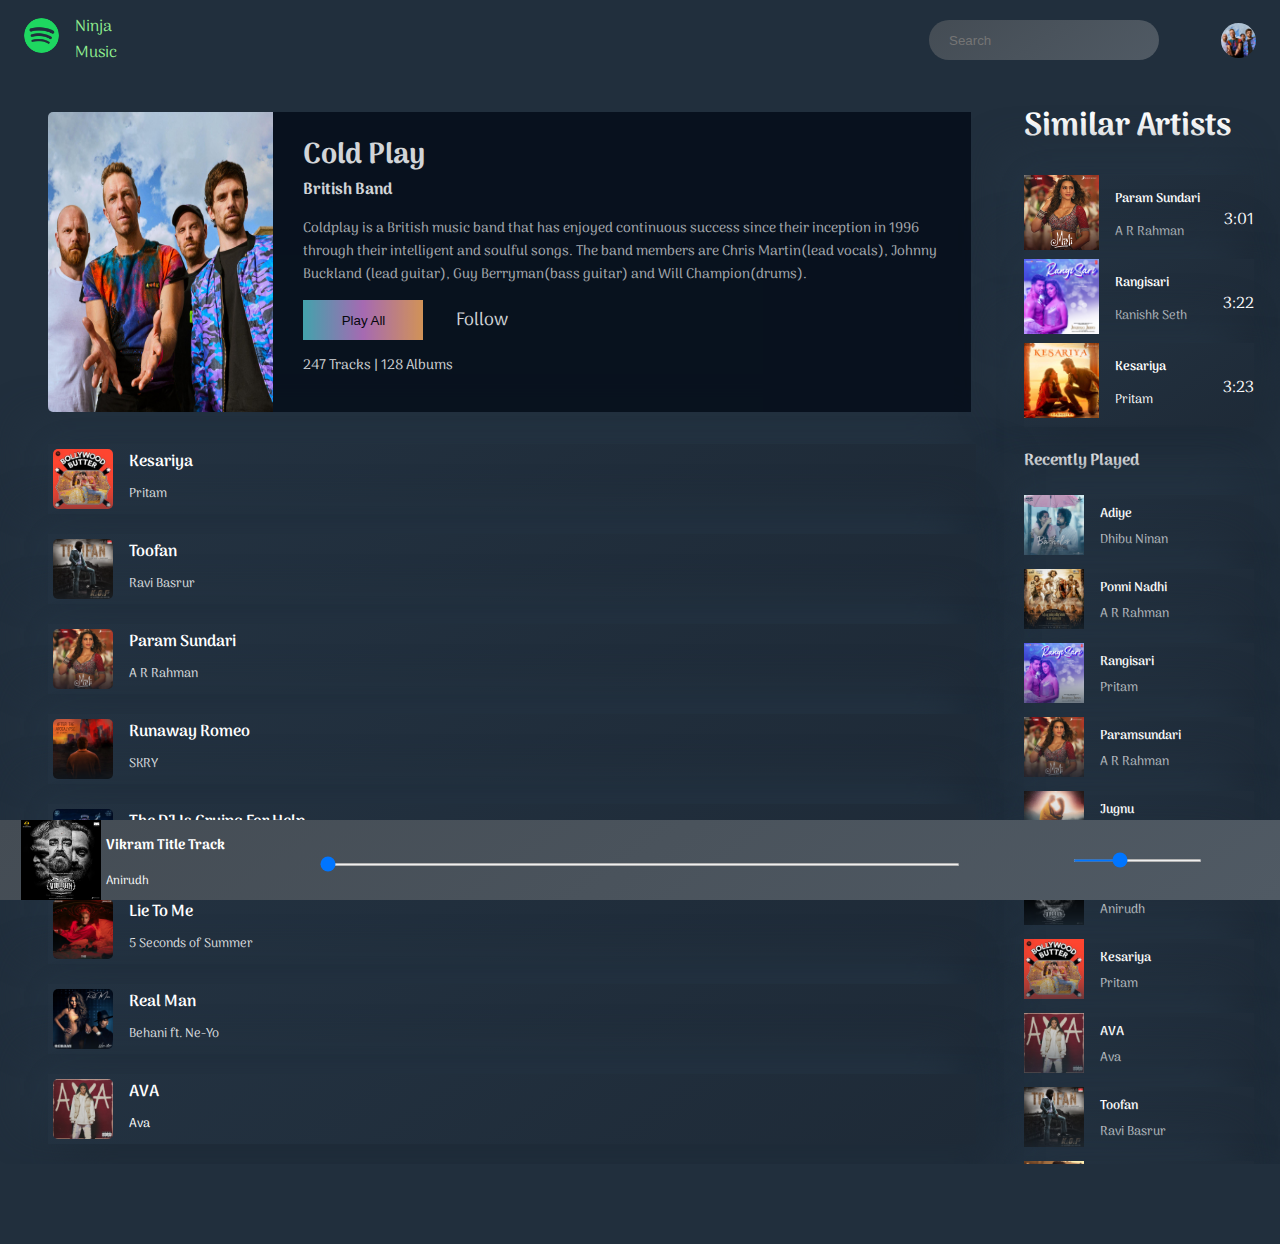
==== playlist.html @ 40106030 "init commit" ====
<!DOCTYPE html>
<html lang="en">

<head>
  <meta charset="UTF-8" />
  <meta http-equiv="X-UA-Compatible" content="IE=edge" />
  <meta name="viewport" content="width=device-width, initial-scale=1.0" />
  <link rel="stylesheet" href="https://use.fontawesome.com/releases/v5.5.0/css/all.css"
    integrity="sha384-B4dIYHKNBt8Bc12p+WXckhzcICo0wtJAoU8YZTY5qE0Id1GSseTk6S+L3BlXeVIU" crossorigin="anonymous" />
  <link rel="preconnect" href="https://fonts.googleapis.com" />
  <link rel="preconnect" href="https://fonts.gstatic.com" crossorigin />
  <link href="https://fonts.googleapis.com/css2?family=Arima+Madurai:wght@100;200;400&display=swap" rel="stylesheet" />
  <link rel="stylesheet" type="text/css" href="css/playlist.css" />
  <script src="css/script.js"></script>
  <title>Playlist</title>
</head>

<body>
  <!-- Beginning of header section -->
  <header>
    <!-- Beginning of the navigation bar section -->
    <nav class="navbar">
      <!-- Left side navbar div -->
      <div class="navbar__left">
        <!-- navbar logo section -->
        <a href="/"><img class="navbar__logo" src="/assets/Spotify_logo_without_text.svg.webp" /></a>
        <div class="navbar-heading">
          Ninja <br />
          Music
        </div>
      </div>
      <!-- Right side navbar div -->
      <div class="navbar__right">
        <div class="navbar__search">
          <input class="navbar__search-bar" type="text" placeholder="Search" />
          <i class="fas fa-search"></i>
        </div>
        <i class="fas fa-bell"></i>
        <img class="navbar__profile" src="/assets/ab6761610000e5eb989ed05e1f0570cc4726c2d3.jpeg" />
      </div>
    </nav>
    <!-- End of navbar section -->
  </header>
  <!-- End of the navigation bar section -->
  <!-- Beginning of main section -->
  <main class="main">
    <!-- Beginning of left container section -->
    <section class="left-container">
      <!-- Beginning of Banner section -->
      <div class="wrapper">
        <div class="slider">
          <div class="slider-image">
            <img src="/assets/ab6761610000e5eb989ed05e1f0570cc4726c2d3.jpeg" alt="" />
          </div>
          <div class="slide-content">
            <h1 class="movie-title">Cold Play</h1>
            <h4 class="movie-type">British Band</h4>
            <p class="movie-des">
              Coldplay is a British music band that has enjoyed continuous
              success since their inception in 1996 through their intelligent
              and soulful songs. The band members are Chris Martin(lead
              vocals), Johnny Buckland (lead guitar), Guy Berryman(bass
              guitar) and Will Champion(drums).
            </p>
            <div>
              <button class="button">Play All</button>
              <span style="font-size: 18px"> Follow </span>
            </div>
            <p class="movie-list">247 Tracks | 128 Albums</p>
          </div>
        </div>
      </div>
      <!-- End of Banner section -->
      <!-- Beginning of Similar artist small screen section -->
      <div class="similar-artists-mob">
        <div class="similar-artists-list-mob">
          <!-- queue item 1 -->
          <div class="playlist-music-card-mob">
            <div class="music-card__image">
              <img src="/assets/paramsundari.jpeg" alt="" />
              <i class="fas fa-play-circle music-card__icon" onclick="playMusic(0)"></i>
              <i class="fas fa-pause-circle music-card__icon" onclick="pauseMusic(0)"></i>
            </div>
            <div class="music-card-details">
              <p class="music-card-details__title">Param Sundari</p>
              <p class="music-card-details__artist">A R Rahman</p>
            </div>
            <div class="music-card-options">
              <i class="fas fa-ellipsis-h"></i>
              <p>3:01</p>
            </div>
          </div>
          <!-- queue item 2 -->
          <div class="playlist-music-card-mob">
            <div class="music-card__image">
              <img src="/assets/Rangisari.jpeg" alt="" />
              <i class="fas fa-play-circle music-card__icon" onclick="playMusic(1)"></i>
              <i class="fas fa-pause-circle music-card__icon" onclick="pauseMusic(1)"></i>
            </div>
            <div class="music-card-details">
              <p class="music-card-details__title">Rangisari</p>
              <p class="music-card-details__artist">Kanishk Seth</p>
            </div>
            <div class="music-card-options">
              <i class="fas fa-ellipsis-h"></i>
              <p>3:22</p>
            </div>
          </div>
          <!-- queue item 3 -->
          <div class="playlist-music-card-mob">
            <div class="music-card__image">
              <img src="/assets/ab67616d0000b273c08202c50371e234d20caf62.jpeg" alt="" />
              <i class="fas fa-play-circle music-card__icon" onclick="playMusic(2)"></i>
              <i class="fas fa-pause-circle music-card__icon" onclick="pauseMusic(2)"></i>
            </div>
            <div class="music-card-details">
              <p class="music-card-details__title">Kesariya</p>
              <p class="music-card-details__artist">Pritam</p>
            </div>
            <div class="music-card-options">
              <i class="fas fa-ellipsis-h"></i>
              <p>3:23</p>
            </div>
          </div>
        </div>
      </div>
      <!-- End of Similar artist small screen section -->
      <!-- Beginning playlist section -->
      <div class="playlist">
        <!-- Playlist Item 1 -->
        <div class="playlist-item">
          <div class="playlist-image">
            <img src="/assets/ab67706f00000002fbeeccdab429f7c9632d7bcf.jpeg" alt="" />
          </div>
          <div class="playlist-desc">
            <p class="playlist-title">Kesariya</p>
            <p class="playlist-artist">Pritam</p>
          </div>
          <div class="playlist-icon">
            <i class="fas fa-heart"></i>
            <i class="fas fa-plus"></i>
          </div>
        </div>
        <!-- Playlist Item 2 -->
        <div class="playlist-item">
          <div class="playlist-image">
            <img src="/assets/toofan.jpeg" alt="" />
          </div>
          <div class="playlist-desc">
            <p class="playlist-title">Toofan</p>
            <p class="playlist-artist">Ravi Basrur</p>
          </div>
          <div class="playlist-icon">
            <i class="fas fa-heart"></i>
            <i class="fas fa-plus"></i>
          </div>
        </div>
        <!-- Playlist Item 3 -->
        <div class="playlist-item">
          <div class="playlist-image">
            <img src="/assets/paramsundari.jpeg" alt="" />
          </div>
          <div class="playlist-desc">
            <p class="playlist-title">Param Sundari</p>
            <p class="playlist-artist">A R Rahman</p>
          </div>
          <div class="playlist-icon">
            <i class="fas fa-heart"></i>
            <i class="fas fa-plus"></i>
          </div>
        </div>
        <!-- Playlist Item 4 -->
        <div class="playlist-item">
          <div class="playlist-image">
            <img src="/assets/run away romeo.jpeg" alt="" />
          </div>
          <div class="playlist-desc">
            <p class="playlist-title">Runaway Romeo</p>
            <p class="playlist-artist">SKRY</p>
          </div>
          <div class="playlist-icon">
            <i class="fas fa-heart"></i>
            <i class="fas fa-plus"></i>
          </div>
        </div>
        <!-- Playlist Item 5 -->
        <div class="playlist-item">
          <div class="playlist-image">
            <img src="/assets/The Dj is crying for help.jpeg" alt="" />
          </div>
          <div class="playlist-desc">
            <p class="playlist-title">The DJ Is Crying For Help</p>
            <p class="playlist-artist">AJR</p>
          </div>
          <div class="playlist-icon">
            <i class="fas fa-heart"></i>
            <i class="fas fa-plus"></i>
          </div>
        </div>
        <!-- Playlist Item 6 -->
        <div class="playlist-item">
          <div class="playlist-image">
            <img src="/assets/lie to me.jpeg" alt="" />
          </div>
          <div class="playlist-desc">
            <p class="playlist-title">Lie To Me</p>
            <p class="playlist-artist">5 Seconds of Summer</p>
          </div>
          <div class="playlist-icon">
            <i class="fas fa-heart"></i>
            <i class="fas fa-plus"></i>
          </div>
        </div>
        <!-- Playlist Item 7 -->
        <div class="playlist-item">
          <div class="playlist-image">
            <img src="/assets/real man.jpeg" alt="" />
          </div>
          <div class="playlist-desc">
            <p class="playlist-title">Real Man</p>
            <p class="playlist-artist">Behani ft. Ne-Yo</p>
          </div>
          <div class="playlist-icon">
            <i class="fas fa-heart"></i>
            <i class="fas fa-plus"></i>
          </div>
        </div>
        <!-- Playlist Item 8 -->
        <div class="playlist-item">
          <div class="playlist-image">
            <img src="/assets/Ava.jpeg" alt="" />
          </div>
          <div class="playlist-desc">
            <p class="playlist-title">AVA</p>
            <p class="playlist-artist">Ava</p>
          </div>
          <div class="playlist-icon">
            <i class="fas fa-heart"></i>
            <i class="fas fa-plus"></i>
          </div>
        </div>
      </div>
      <!-- End of Playlist section -->
    </section>
    <!-- End of left container section -->
    <!-- Beginning of right container -->
    <aside class="right-container">
      <div class="similar-artists">
        <h1>Similar Artists</h1>
        <!-- Beginning of queue div -->
        <div class="similar-artists-list">
          <!-- queue item 1 -->
          <div class="playlist-music-card">
            <div class="music-card__image">
              <img src="/assets/paramsundari.jpeg" alt="" />
              <i class="fas fa-play-circle music-card__icon" onclick="playMusic(3)"></i>
              <i class="fas fa-pause-circle music-card__icon" onclick="pauseMusic(3)"></i>
            </div>
            <div class="music-card-details">
              <p class="music-card-details__title">Param Sundari</p>
              <p class="music-card-details__artist">A R Rahman</p>
            </div>
            <div class="music-card-options">
              <i class="fas fa-ellipsis-h"></i>
              <p>3:01</p>
            </div>
          </div>
          <!-- queue item 2 -->
          <div class="playlist-music-card">
            <div class="music-card__image">
              <img src="/assets/Rangisari.jpeg" alt="" />
              <i class="fas fa-play-circle music-card__icon" onclick="playMusic(4)"></i>
              <i class="fas fa-pause-circle music-card__icon" onclick="pauseMusic(4)"></i>
            </div>
            <div class="music-card-details">
              <p class="music-card-details__title">Rangisari</p>
              <p class="music-card-details__artist">Kanishk Seth</p>
            </div>
            <div class="music-card-options">
              <i class="fas fa-ellipsis-h"></i>
              <p>3:22</p>
            </div>
          </div>
          <!-- queue item 3 -->
          <div class="playlist-music-card">
            <div class="music-card__image">
              <img src="/assets/ab67616d0000b273c08202c50371e234d20caf62.jpeg" alt="" />
              <i class="fas fa-play-circle music-card__icon" onclick="playMusic(5)"></i>
              <i class="fas fa-pause-circle music-card__icon" onclick="pauseMusic(5)"></i>
            </div>
            <div class="music-card-details">
              <p class="music-card-details__title">Kesariya</p>
              <p class="music-card-details__artist">Pritam</p>
            </div>
            <div class="music-card-options">
              <i class="fas fa-ellipsis-h"></i>
              <p>3:23</p>
            </div>
          </div>
        </div>
      </div>
      <div class="recently-played">
        <div class="right-container__heading">
          <h4>Recently Played</h4>
        </div>

        <!-- Beginning of queue div -->
        <div class="queue">
          <!-- queue item 1 -->
          <div class="queue__item">
            <div class="queue__item__image">
              <img src="/assets/Adiye.jpeg" alt="" />
            </div>
            <div class="queue__item__description">
              <p class="queue__item__description_title">Adiye</p>
              <p class="queue__item__description_artist">Dhibu Ninan</p>
            </div>
            <div class="queue__item__icon">
              <i class="fas fa-heart"></i>
            </div>
          </div>
          <!-- queue item 2 -->
          <div class="queue__item">
            <div class="queue__item__image">
              <img src="/assets/ponninadhi.jpeg" alt="" />
            </div>
            <div class="queue__item__description">
              <p class="queue__item__description_title">Ponni Nadhi</p>
              <p class="queue__item__description_artist">A R Rahman</p>
            </div>
            <div class="queue__item__icon">
              <i class="fas fa-heart"></i>
            </div>
          </div>
          <!-- queue item 3 -->
          <div class="queue__item">
            <div class="queue__item__image">
              <img src="/assets/Rangisari.jpeg" alt="" />
            </div>
            <div class="queue__item__description">
              <p class="queue__item__description_title">Rangisari</p>
              <p class="queue__item__description_artist">Pritam</p>
            </div>
            <div class="queue__item__icon">
              <i class="fas fa-heart"></i>
            </div>
          </div>
          <!-- queue item 4 -->
          <div class="queue__item">
            <div class="queue__item__image">
              <img src="/assets/paramsundari.jpeg" alt="" />
            </div>
            <div class="queue__item__description">
              <p class="queue__item__description_title">Paramsundari</p>
              <p class="queue__item__description_artist">A R Rahman</p>
            </div>
            <div class="queue__item__icon">
              <i class="fas fa-heart"></i>
            </div>
          </div>
          <!-- queue item 5 -->
          <div class="queue__item">
            <div class="queue__item__image">
              <img src="/assets/jugnu.jpeg" alt="" />
            </div>
            <div class="queue__item__description">
              <p class="queue__item__description_title">Jugnu</p>
              <p class="queue__item__description_artist">BadShah</p>
            </div>
            <div class="queue__item__icon">
              <i class="fas fa-heart"></i>
            </div>
          </div>
          <!-- queue item 6 -->
          <div class="queue__item">
            <div class="queue__item__image">
              <img src="/assets/ab67616d00001e0239fe640ab73db368eeac0f90.jpeg" alt="" />
            </div>
            <div class="queue__item__description">
              <p class="queue__item__description_title">Vikram</p>
              <p class="queue__item__description_artist">Anirudh</p>
            </div>
            <div class="queue__item__icon">
              <i class="fas fa-heart"></i>
            </div>
          </div>
          <!-- queue item 7 -->
          <div class="queue__item">
            <div class="queue__item__image">
              <img src="/assets/ab67706f00000002fbeeccdab429f7c9632d7bcf.jpeg" alt="" />
            </div>
            <div class="queue__item__description">
              <p class="queue__item__description_title">Kesariya</p>
              <p class="queue__item__description_artist">Pritam</p>
            </div>
            <div class="queue__item__icon">
              <i class="fas fa-heart"></i>
            </div>
          </div>
          <!-- queue item 8 -->
          <div class="queue__item">
            <div class="queue__item__image">
              <img src="/assets/Ava.jpeg" alt="" />
            </div>
            <div class="queue__item__description">
              <p class="queue__item__description_title">AVA</p>
              <p class="queue__item__description_artist">Ava</p>
            </div>
            <div class="queue__item__icon">
              <i class="fas fa-heart"></i>
            </div>
          </div>
          <!-- queue item 9 -->
          <div class="queue__item">
            <div class="queue__item__image">
              <img src="/assets/toofan.jpeg" alt="" />
            </div>
            <div class="queue__item__description">
              <p class="queue__item__description_title">Toofan</p>
              <p class="queue__item__description_artist">Ravi Basrur</p>
            </div>
            <div class="queue__item__icon">
              <i class="fas fa-heart"></i>
            </div>
          </div>
          <!-- queue item 10 -->
          <div class="queue__item">
            <div class="queue__item__image">
              <img src="/assets/ab67616d00001e02ce6a79d9bd62a43cdba025f6.jpeg" alt="" />
            </div>
            <div class="queue__item__description">
              <p class="queue__item__description_title">Vaathi Coming</p>
              <p class="queue__item__description_artist">Anirudh</p>
            </div>
            <div class="queue__item__icon">
              <i class="fa fa-heart"></i>
            </div>
          </div>
        </div>
        <!-- End of queue div -->
      </div>
    </aside>
    <!-- End of right container -->
  </main>
  <!-- End of main section -->
  <!-- Beginning of footer section -->
  <footer>
    <div id="footer">
      <!-- Beginning of footer left section -->
      <div class="footer__left">
        <div class="footer__left__image"></div>
        <div class="footer__left__details">
          <p class="footer__left__details__title">Vikram Title Track</p>
          <p class="footer__left__details__artist">Anirudh</p>
        </div>
      </div>
      <!-- End of footer left side -->
      <!-- Beginning of footer middle section -->
      <div class="footer__middle">
        <div id="footer__middle__buttons">
          <i class="fas fa-random"></i>
          <i class="fas fa-backward"></i>
          <i class="fas fa-play-circle" id="footer-play-icon" onclick="playMusic()"></i>
          <i class="fas fa-pause-circle" id="footer-pause-icon" onclick="pauseMusic()"></i>
          <i class="fas fa-forward"></i>
          <i class="fas fa-undo-alt"></i>
        </div>
        <input id="progress-bar-slider" type="range" min="0" max="100" value="0" />
        <!-- </div> -->
      </div>
      <!-- End of footer middle section -->
      <!-- Beginning of footer right section -->
      <div class="footer__right">
        <div class="volume">
          <i class="fas fa-volume-up"></i>
          <input id="progress-bar-volume" type="range" min="1" max="100" value="35" />
        </div>
      </div>
      <!-- End of footer right section -->
    </div>
    <audio id="myAudio">
      <source src="/audio/VIKRAM Title Track.mp3" type="audio/mpeg" />
      Your browser does not support the audio element.
    </audio>
  </footer>
  <!-- End of footer section -->
</body>

</html>
---- css/playlist.css ----
html {
  scroll-behavior: smooth;
}

:root {
  --bg_color1: #212f3d;
  --bg_color2: linear-gradient(145deg, #233241, #1e2a37);
}

body {
  margin: 0;
  background-color: var(--bg_color1);
  height: auto;
  font-family: 'Arima Madurai', cursive;
}

/************************** Banner Section **************************/
nav {
  color: #ffff;
}

.navbar__logo {
  width: 35px;
  height: 35px;
  border-radius: 50%;
  margin-left: 1.5rem;
}

.navbar__profile {
  width: 35px;
  height: 35px;
  border-radius: 50%;
  margin-left: 2rem;
  margin-right: 1.5rem;
}

.navbar {
  width: 100%;
  height: 80px;
  display: flex;
  justify-content: space-between;
  align-items: center;
  position: sticky;
}

.navbar__left {
  display: flex;
  align-items: center;
  justify-content: space-around;
  left: 0;
}

.navbar__left img {
  margin-right: 1rem;
}

.navbar-heading {
  display: flex;
  align-items: center;
  justify-content: center;
  color: lightgreen;
}

.navbar__right {
  display: flex;
  align-items: center;
  right: 0;
}

.navbar__right input {
  margin-right: 3rem;
}

.navbar__search {
  height: 20px;
  display: flex;
  align-items: center;
  padding: 10px;
  margin-right: 30px;
  background: linear-gradient(145deg, #444c54, #505a64);
  box-shadow: 5px 5px -5px #4a535c, 5px 5px 0px #4c555e;
  border-radius: 47px;
}

.navbar__search-bar {
  width: 150px;
  color: #ffff;
  padding-left: 10px;
  background: none;
  border: none;
  outline: none;
}

.fa-search {
  cursor: pointer;
}

/************************** Main Section **************************/
.main {
  display: flex;
  overflow-y: scroll;
  margin-bottom: 80px;
}

.main::-webkit-scrollbar {
  display: none;
}

/************************** Left Container **************************/
.left-container {
  position: relative;
  width: 80%;
}

.left-container::-webkit-scrollbar {
  display: none;
}

/************************** Right Container **************************/
.right-container {
  width: 20%;
  height: 80vh;
  color: white;
  right: 0;
}

/************************** Banner Section **************************/
.wrapper {
  display: flex;
  height: 300px;
  margin: 2rem 3rem;
  color: #ffff;
  font-size: 14px;

}

.slider {
  display: flex;
  position: relative;
  border-radius: 5px;
  width: 100%;
  height: 100%;
  left: 0;
  transition: 1s;
  overflow: hidden;
}

.slider-image img {
  width: 100%;
  height: 100%;
}

.slide-content {
  width: 100%;
  height: 100%;
  background: #030b17;
  opacity: 0.8;
  color: #fff;
  margin-right: 5px;
}

.movie-title {
  padding-left: 30px;
  font-size: 1.8rem;
  text-transform: capitalize;
  color: #fff;
  margin-top: 20px;
}

.movie-type {
  font-size: 1rem;
  padding-left: 30px;
  margin-top: -1.33rem;
  margin-bottom: 2px;
}

.movie-des {
  padding-left: 30px;
  text-justify: auto;
  opacity: 0.8;
}

.button {
  height: 40px;
  width: 120px;
  outline: none;
  border: none;
  background: #FEAC5E;
  cursor: pointer;
  /* fallback for old browsers */
  background: -webkit-linear-gradient(to right, #4BC0C8, #C779D0, #FEAC5E);
  /* Chrome 10-25, Safari 5.1-6 */
  background: linear-gradient(to right, #4BC0C8, #C779D0, #FEAC5E);
  /* W3C, IE 10+/ Edge, Firefox 16+, Chrome 26+, Opera 12+, Safari 7+ */
  margin-left: 30px;
  margin-right: 30px;
}

.movie-list {
  margin-left: 30px;
}

/************************** Similar Artists Section **************************/
.similar-artists-list {
  display: flex;
  flex-direction: column;
}

.playlist-music-card {
  display: flex;
  flex-wrap: wrap;
  justify-content: space-between;
  width: 90%;
  color: #ffff;
  border-radius: 0px;
  background: var(--bg_color2);
  box-shadow: 21px 21px 40px #1e2b38, -21px -21px 40px #243342;
}

.music-card__image {
  position: relative;
}

.music-card__image img {
  cursor: pointer;
  width: 75px;
  height: 75px;
}

.music-card-details {
  flex: 1;
  margin-left: 1rem;
}

.music-card-details__title {
  font-size: 0.8rem;
  font-weight: 600;
}

.music-card-details__artist {
  font-size: 0.8rem;
}

.music-card__image {
  position: relative;
}

.music-card__image img {
  cursor: pointer;
  width: 75px;
  height: 75px;
}

.music-card__image img:hover {
  opacity: 0.5;
  z-index: 1;
}

.music-card__icon {
  display: block;
  font-size: 1.5rem;
  position: absolute;
  left: 35%;
  top: 30%;
  cursor: pointer;
}

.music-card__image img:hover+.music-card__icon {
  display: block;
}

.music-card__icon:hover {
  display: block;
}

.music-card-options {
  position: relative;
  display: flex;
  flex-direction: column;
}

.music-card-options p {
  margin-top: 2rem;
}

.fa-ellipsis-h {
  cursor: pointer;
  position: absolute;
  top: 0;
  right: 1px;
}

/************************** Similar Artists Mobile Container **************************/

.similar-artists-mob {
  display: none;
  margin: 3rem 1.5rem;
  overflow-x: scroll;
}

.similar-artists-list-mob {
  display: flex;
  justify-content: space-between;
}

.playlist-music-card-mob {
  display: flex;
  justify-content: space-between;
  margin: 0.5rem 1rem;
  width: 260px;
  color: #ffff;
  padding: 10px;
  background: #203A43;
}


.queue {
  display: flex;
  flex-direction: column;
}

.queue::-webkit-scrollbar {
  display: none;
}

/************************** Queue Section **************************/
.queue__item {
  display: flex;
  justify-content: space-between;
  border-radius: 0px;
  margin-bottom: 5px;
  background: var(--bg_color2);
  box-shadow: 21px 21px 40px #1e2b38, -21px -21px 40px #243342;
  width: 90%;
}

.queue__item__image img {
  width: 60px;
  height: 60px;
}

.queue__item__description {
  flex: 1;
  margin-left: 1rem;
}

.queue__item__description_title {
  font-size: 0.8rem;
  font-weight: 600;
  margin-top: 0.5rem;
}

.queue__item__description_artist {
  font-size: 0.8rem;
  margin-top: -0.5rem;
}

.queue__item__icon {
  display: flex;
  align-items: center;
  font-size: 0.8rem;
  margin-right: 1rem;
  cursor: pointer;
}

.queue__item__icon:hover {
  color: red;
}

/************************** Playlist Section **************************/
.playlist {
  display: flex;
  flex-direction: column;
  margin-left: 3rem;
  margin-right: 3rem;
  color: #ffff;
}


.playlist-item {
  height: 70px;
  display: flex;
  justify-content: space-between;
  align-items: center;
  border-radius: 0px;
  margin-bottom: 20px;
  background: var(--bg_color2);
  box-shadow: 21px 21px 40px #1e2b38, -21px -21px 40px #243342;
}

.playlist-image {
  width: 60px;
  height: 60px;
  margin-left: 5px;
}

.playlist-image img {
  width: 60px;
  height: 60px;
  border-radius: 5px;
}

.playlist-desc {
  flex: 1;
  margin-left: 1rem;
}

.playlist-title {
  font-size: 1rem;
  font-weight: 600;
  margin-top: 0.5rem;
}

.playlist-artist {
  font-size: 0.8rem;
  margin-top: -0.5rem;
}

.playlist-icon {
  width: 10rem;
  display: flex;
  align-items: center;
  justify-content: space-around;
  font-size: 0.8rem;
}

.playlist-icon i {
  color: #ffff;
}

/************************** Footer Section **************************/
#footer {
  display: flex;
  height: 80px;
  width: 100%;
  border-radius: 0px;
  background: linear-gradient(145deg, #444c54, #505a64);
  box-shadow: 5px 5px -5px #4a535c, 5px 5px 0px #4c555e;
  position: fixed;
  bottom: 0;
  color: #ffff;
  justify-content: space-around;
}

.footer__left {
  display: flex;
  width: 20%;
}

.footer__middle {
  display: flex;
  flex-direction: column;
  align-items: center;
  justify-content: center;
  width: 50%;
}

.footer__right {
  display: flex;
  align-items: center;
  justify-content: space-around;
  width: 20%;
}

.footer__left__image {
  background-image: url('/assets/ab67616d00001e0239fe640ab73db368eeac0f90.jpeg');
  background-position: center;
  background-size: contain;
  width: 80px;
  height: 80px;
}

.footer__left__details {
  margin-left: 5px;
}

.footer__left__details__title {
  font-size: 14px;
  font-weight: 800;
}

.footer__left__details__artist {
  font-size: 12px;
}

#footer__middle__buttons {
  display: flex;
  margin-bottom: 0.5rem;
  font-size: 1.5rem;
}

#footer__middle__buttons i {
  padding-right: 1rem;
}

#progress-bar-slider {
  height: 3px;
  width: 100%;
}

#progress-bar-volume {
  height: 3px;
}

.fa-play-circle:hover {
  display: block;
}

.fa-pause-circle {
  display: none;
}

.volume {
  display: flex;
  align-items: center;
}

.volume input {
  margin-left: 1rem;
}

/************************** Common margin class **************************/
.ml60px {
  color: #ffff;
  margin-left: 4%;
  font-size: 1.2rem;
}

/************************** Media Query **************************/
@media (max-width: 1000px) {
  .wrapper {
    margin: 0.5rem 1rem;
  }

  .similar-artists-mob {
    display: flex;
  }

  .playlist {
    margin: 0.5rem 1rem;
  }

  .right-container {
    display: none;
  }

  .left-container {
    width: 100%;
  }

  .footer__left__details__title {
    font-size: 9px;
  }

  .footer__left__details__artist {
    font-size: 9px;
  }
}

@media (max-width:702px) {


  .footer__left {
    display: none;
  }

  .footer__right {
    display: none;
  }
}

@media (max-width:780px) {
  .slider-image {
    display: none;
  }
}

@media (max-width:573px) {
  .wrapper {
    height: auto;
  }
}

@media (max-width:500px) {
  .navbar__right {
    display: none;
  }

  .navbar__left {
    position: absolute;
  }

  .playlist-icon {
    width: 4rem;
  }

  .navbar {
    justify-content: flex-end;
  }

  .footer__middle {
    width: 90%;
  }
}

@media (max-width:420px) {
  .playlist-title {
    font-size: 0.8rem;
  }

  .playlist-artist {
    font-size: 0.6rem;
  }
}
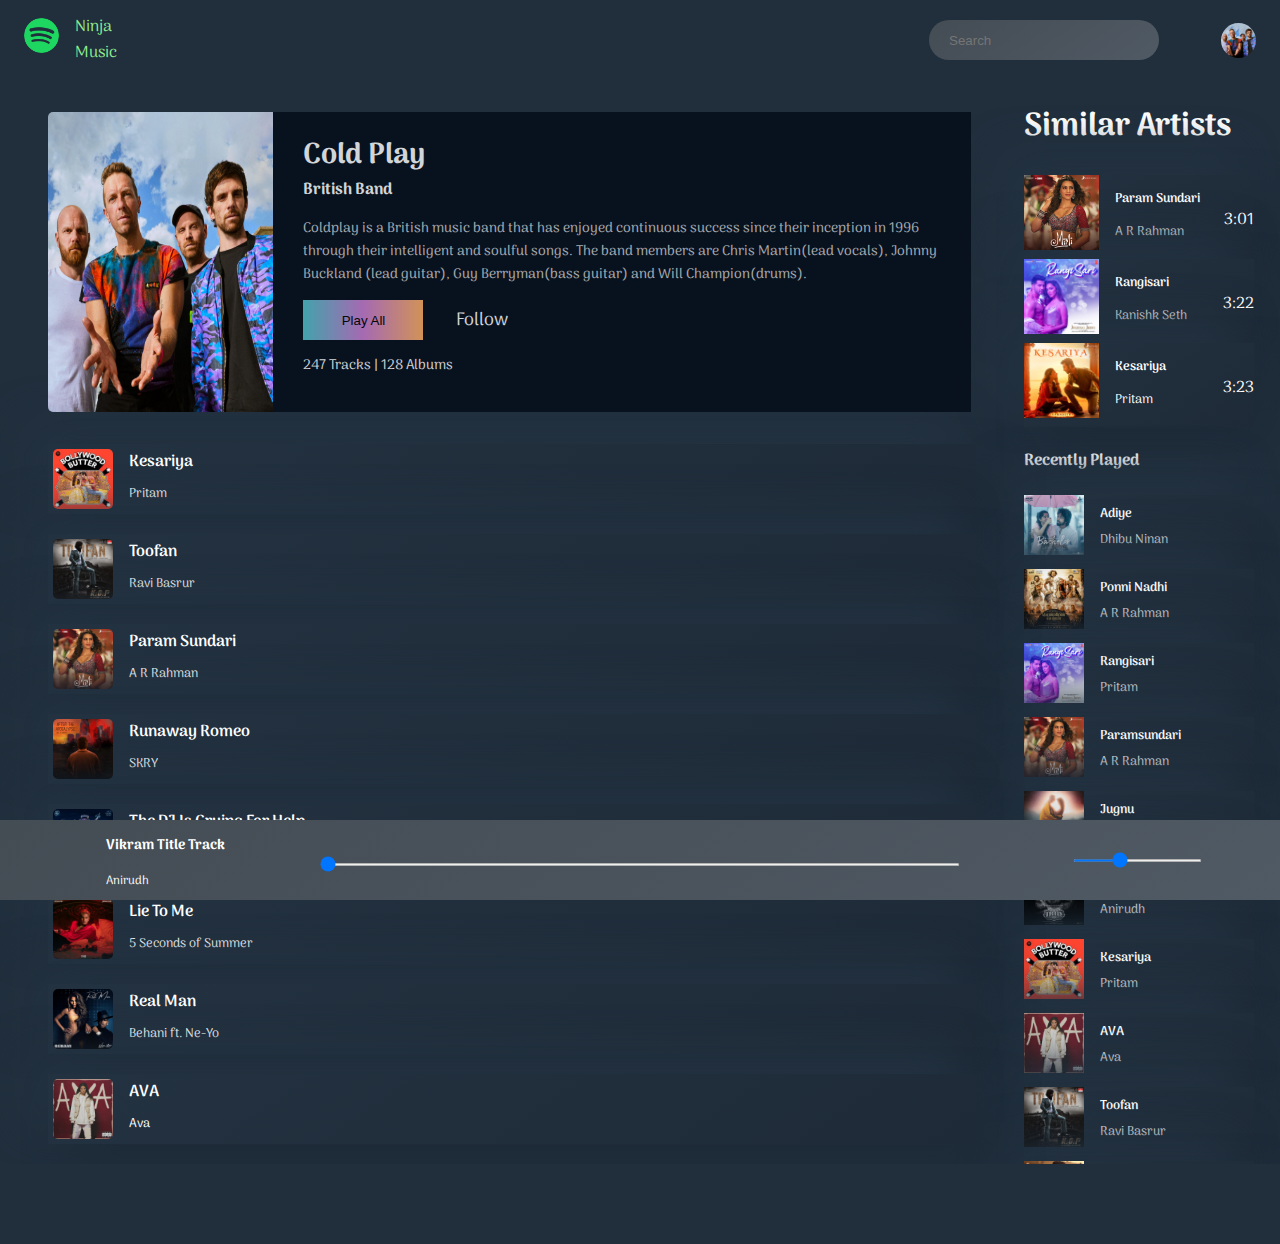
==== commit a1e1d13f: "Update playlist.html" ====
--- a/playlist.html
+++ b/playlist.html
@@ -36,7 +36,7 @@
           <i class="fas fa-search"></i>
         </div>
         <i class="fas fa-bell"></i>
-        <img class="navbar__profile" src="/assets/ab6761610000e5eb989ed05e1f0570cc4726c2d3.jpeg" />
+        <img class="navbar__profile" src="assets/ab6761610000e5eb989ed05e1f0570cc4726c2d3.jpeg" />
       </div>
     </nav>
     <!-- End of navbar section -->
@@ -50,7 +50,7 @@
       <div class="wrapper">
         <div class="slider">
           <div class="slider-image">
-            <img src="/assets/ab6761610000e5eb989ed05e1f0570cc4726c2d3.jpeg" alt="" />
+            <img src="assets/ab6761610000e5eb989ed05e1f0570cc4726c2d3.jpeg" alt="" />
           </div>
           <div class="slide-content">
             <h1 class="movie-title">Cold Play</h1>
@@ -77,7 +77,7 @@
           <!-- queue item 1 -->
           <div class="playlist-music-card-mob">
             <div class="music-card__image">
-              <img src="/assets/paramsundari.jpeg" alt="" />
+              <img src="assets/paramsundari.jpeg" alt="" />
               <i class="fas fa-play-circle music-card__icon" onclick="playMusic(0)"></i>
               <i class="fas fa-pause-circle music-card__icon" onclick="pauseMusic(0)"></i>
             </div>
@@ -93,7 +93,7 @@
           <!-- queue item 2 -->
           <div class="playlist-music-card-mob">
             <div class="music-card__image">
-              <img src="/assets/Rangisari.jpeg" alt="" />
+              <img src="assets/Rangisari.jpeg" alt="" />
               <i class="fas fa-play-circle music-card__icon" onclick="playMusic(1)"></i>
               <i class="fas fa-pause-circle music-card__icon" onclick="pauseMusic(1)"></i>
             </div>
@@ -109,7 +109,7 @@
           <!-- queue item 3 -->
           <div class="playlist-music-card-mob">
             <div class="music-card__image">
-              <img src="/assets/ab67616d0000b273c08202c50371e234d20caf62.jpeg" alt="" />
+              <img src="assets/ab67616d0000b273c08202c50371e234d20caf62.jpeg" alt="" />
               <i class="fas fa-play-circle music-card__icon" onclick="playMusic(2)"></i>
               <i class="fas fa-pause-circle music-card__icon" onclick="pauseMusic(2)"></i>
             </div>
@@ -130,7 +130,7 @@
         <!-- Playlist Item 1 -->
         <div class="playlist-item">
           <div class="playlist-image">
-            <img src="/assets/ab67706f00000002fbeeccdab429f7c9632d7bcf.jpeg" alt="" />
+            <img src="assets/ab67706f00000002fbeeccdab429f7c9632d7bcf.jpeg" alt="" />
           </div>
           <div class="playlist-desc">
             <p class="playlist-title">Kesariya</p>
@@ -144,7 +144,7 @@
         <!-- Playlist Item 2 -->
         <div class="playlist-item">
           <div class="playlist-image">
-            <img src="/assets/toofan.jpeg" alt="" />
+            <img src="assets/toofan.jpeg" alt="" />
           </div>
           <div class="playlist-desc">
             <p class="playlist-title">Toofan</p>
@@ -158,7 +158,7 @@
         <!-- Playlist Item 3 -->
         <div class="playlist-item">
           <div class="playlist-image">
-            <img src="/assets/paramsundari.jpeg" alt="" />
+            <img src="assets/paramsundari.jpeg" alt="" />
           </div>
           <div class="playlist-desc">
             <p class="playlist-title">Param Sundari</p>
@@ -172,7 +172,7 @@
         <!-- Playlist Item 4 -->
         <div class="playlist-item">
           <div class="playlist-image">
-            <img src="/assets/run away romeo.jpeg" alt="" />
+            <img src="assets/run away romeo.jpeg" alt="" />
           </div>
           <div class="playlist-desc">
             <p class="playlist-title">Runaway Romeo</p>
@@ -186,7 +186,7 @@
         <!-- Playlist Item 5 -->
         <div class="playlist-item">
           <div class="playlist-image">
-            <img src="/assets/The Dj is crying for help.jpeg" alt="" />
+            <img src="assets/The Dj is crying for help.jpeg" alt="" />
           </div>
           <div class="playlist-desc">
             <p class="playlist-title">The DJ Is Crying For Help</p>
@@ -200,7 +200,7 @@
         <!-- Playlist Item 6 -->
         <div class="playlist-item">
           <div class="playlist-image">
-            <img src="/assets/lie to me.jpeg" alt="" />
+            <img src="assets/lie to me.jpeg" alt="" />
           </div>
           <div class="playlist-desc">
             <p class="playlist-title">Lie To Me</p>
@@ -214,7 +214,7 @@
         <!-- Playlist Item 7 -->
         <div class="playlist-item">
           <div class="playlist-image">
-            <img src="/assets/real man.jpeg" alt="" />
+            <img src="assets/real man.jpeg" alt="" />
           </div>
           <div class="playlist-desc">
             <p class="playlist-title">Real Man</p>
@@ -228,7 +228,7 @@
         <!-- Playlist Item 8 -->
         <div class="playlist-item">
           <div class="playlist-image">
-            <img src="/assets/Ava.jpeg" alt="" />
+            <img src="assets/Ava.jpeg" alt="" />
           </div>
           <div class="playlist-desc">
             <p class="playlist-title">AVA</p>
@@ -252,7 +252,7 @@
           <!-- queue item 1 -->
           <div class="playlist-music-card">
             <div class="music-card__image">
-              <img src="/assets/paramsundari.jpeg" alt="" />
+              <img src="assets/paramsundari.jpeg" alt="" />
               <i class="fas fa-play-circle music-card__icon" onclick="playMusic(3)"></i>
               <i class="fas fa-pause-circle music-card__icon" onclick="pauseMusic(3)"></i>
             </div>
@@ -268,7 +268,7 @@
           <!-- queue item 2 -->
           <div class="playlist-music-card">
             <div class="music-card__image">
-              <img src="/assets/Rangisari.jpeg" alt="" />
+              <img src="assets/Rangisari.jpeg" alt="" />
               <i class="fas fa-play-circle music-card__icon" onclick="playMusic(4)"></i>
               <i class="fas fa-pause-circle music-card__icon" onclick="pauseMusic(4)"></i>
             </div>
@@ -284,7 +284,7 @@
           <!-- queue item 3 -->
           <div class="playlist-music-card">
             <div class="music-card__image">
-              <img src="/assets/ab67616d0000b273c08202c50371e234d20caf62.jpeg" alt="" />
+              <img src="assets/ab67616d0000b273c08202c50371e234d20caf62.jpeg" alt="" />
               <i class="fas fa-play-circle music-card__icon" onclick="playMusic(5)"></i>
               <i class="fas fa-pause-circle music-card__icon" onclick="pauseMusic(5)"></i>
             </div>
@@ -309,7 +309,7 @@
           <!-- queue item 1 -->
           <div class="queue__item">
             <div class="queue__item__image">
-              <img src="/assets/Adiye.jpeg" alt="" />
+              <img src="assets/Adiye.jpeg" alt="" />
             </div>
             <div class="queue__item__description">
               <p class="queue__item__description_title">Adiye</p>
@@ -322,7 +322,7 @@
           <!-- queue item 2 -->
           <div class="queue__item">
             <div class="queue__item__image">
-              <img src="/assets/ponninadhi.jpeg" alt="" />
+              <img src="assets/ponninadhi.jpeg" alt="" />
             </div>
             <div class="queue__item__description">
               <p class="queue__item__description_title">Ponni Nadhi</p>
@@ -335,7 +335,7 @@
           <!-- queue item 3 -->
           <div class="queue__item">
             <div class="queue__item__image">
-              <img src="/assets/Rangisari.jpeg" alt="" />
+              <img src="assets/Rangisari.jpeg" alt="" />
             </div>
             <div class="queue__item__description">
               <p class="queue__item__description_title">Rangisari</p>
@@ -348,7 +348,7 @@
           <!-- queue item 4 -->
           <div class="queue__item">
             <div class="queue__item__image">
-              <img src="/assets/paramsundari.jpeg" alt="" />
+              <img src="assets/paramsundari.jpeg" alt="" />
             </div>
             <div class="queue__item__description">
               <p class="queue__item__description_title">Paramsundari</p>
@@ -361,7 +361,7 @@
           <!-- queue item 5 -->
           <div class="queue__item">
             <div class="queue__item__image">
-              <img src="/assets/jugnu.jpeg" alt="" />
+              <img src="assets/jugnu.jpeg" alt="" />
             </div>
             <div class="queue__item__description">
               <p class="queue__item__description_title">Jugnu</p>
@@ -374,7 +374,7 @@
           <!-- queue item 6 -->
           <div class="queue__item">
             <div class="queue__item__image">
-              <img src="/assets/ab67616d00001e0239fe640ab73db368eeac0f90.jpeg" alt="" />
+              <img src="assets/ab67616d00001e0239fe640ab73db368eeac0f90.jpeg" alt="" />
             </div>
             <div class="queue__item__description">
               <p class="queue__item__description_title">Vikram</p>
@@ -387,7 +387,7 @@
           <!-- queue item 7 -->
           <div class="queue__item">
             <div class="queue__item__image">
-              <img src="/assets/ab67706f00000002fbeeccdab429f7c9632d7bcf.jpeg" alt="" />
+              <img src="assets/ab67706f00000002fbeeccdab429f7c9632d7bcf.jpeg" alt="" />
             </div>
             <div class="queue__item__description">
               <p class="queue__item__description_title">Kesariya</p>
@@ -400,7 +400,7 @@
           <!-- queue item 8 -->
           <div class="queue__item">
             <div class="queue__item__image">
-              <img src="/assets/Ava.jpeg" alt="" />
+              <img src="assets/Ava.jpeg" alt="" />
             </div>
             <div class="queue__item__description">
               <p class="queue__item__description_title">AVA</p>
@@ -413,7 +413,7 @@
           <!-- queue item 9 -->
           <div class="queue__item">
             <div class="queue__item__image">
-              <img src="/assets/toofan.jpeg" alt="" />
+              <img src="assets/toofan.jpeg" alt="" />
             </div>
             <div class="queue__item__description">
               <p class="queue__item__description_title">Toofan</p>
@@ -426,7 +426,7 @@
           <!-- queue item 10 -->
           <div class="queue__item">
             <div class="queue__item__image">
-              <img src="/assets/ab67616d00001e02ce6a79d9bd62a43cdba025f6.jpeg" alt="" />
+              <img src="assets/ab67616d00001e02ce6a79d9bd62a43cdba025f6.jpeg" alt="" />
             </div>
             <div class="queue__item__description">
               <p class="queue__item__description_title">Vaathi Coming</p>
@@ -486,4 +486,4 @@
   <!-- End of footer section -->
 </body>
 
-</html>+</html>
--- a/css/playlist.css
+++ b/css/playlist.css
@@ -463,7 +463,7 @@
 }
 
 .footer__left__image {
-  background-image: url('/assets/ab67616d00001e0239fe640ab73db368eeac0f90.jpeg');
+  background-image: url('assets/ab67616d00001e0239fe640ab73db368eeac0f90.jpeg');
   background-position: center;
   background-size: contain;
   width: 80px;
@@ -611,4 +611,4 @@
   .playlist-artist {
     font-size: 0.6rem;
   }
-}+}
